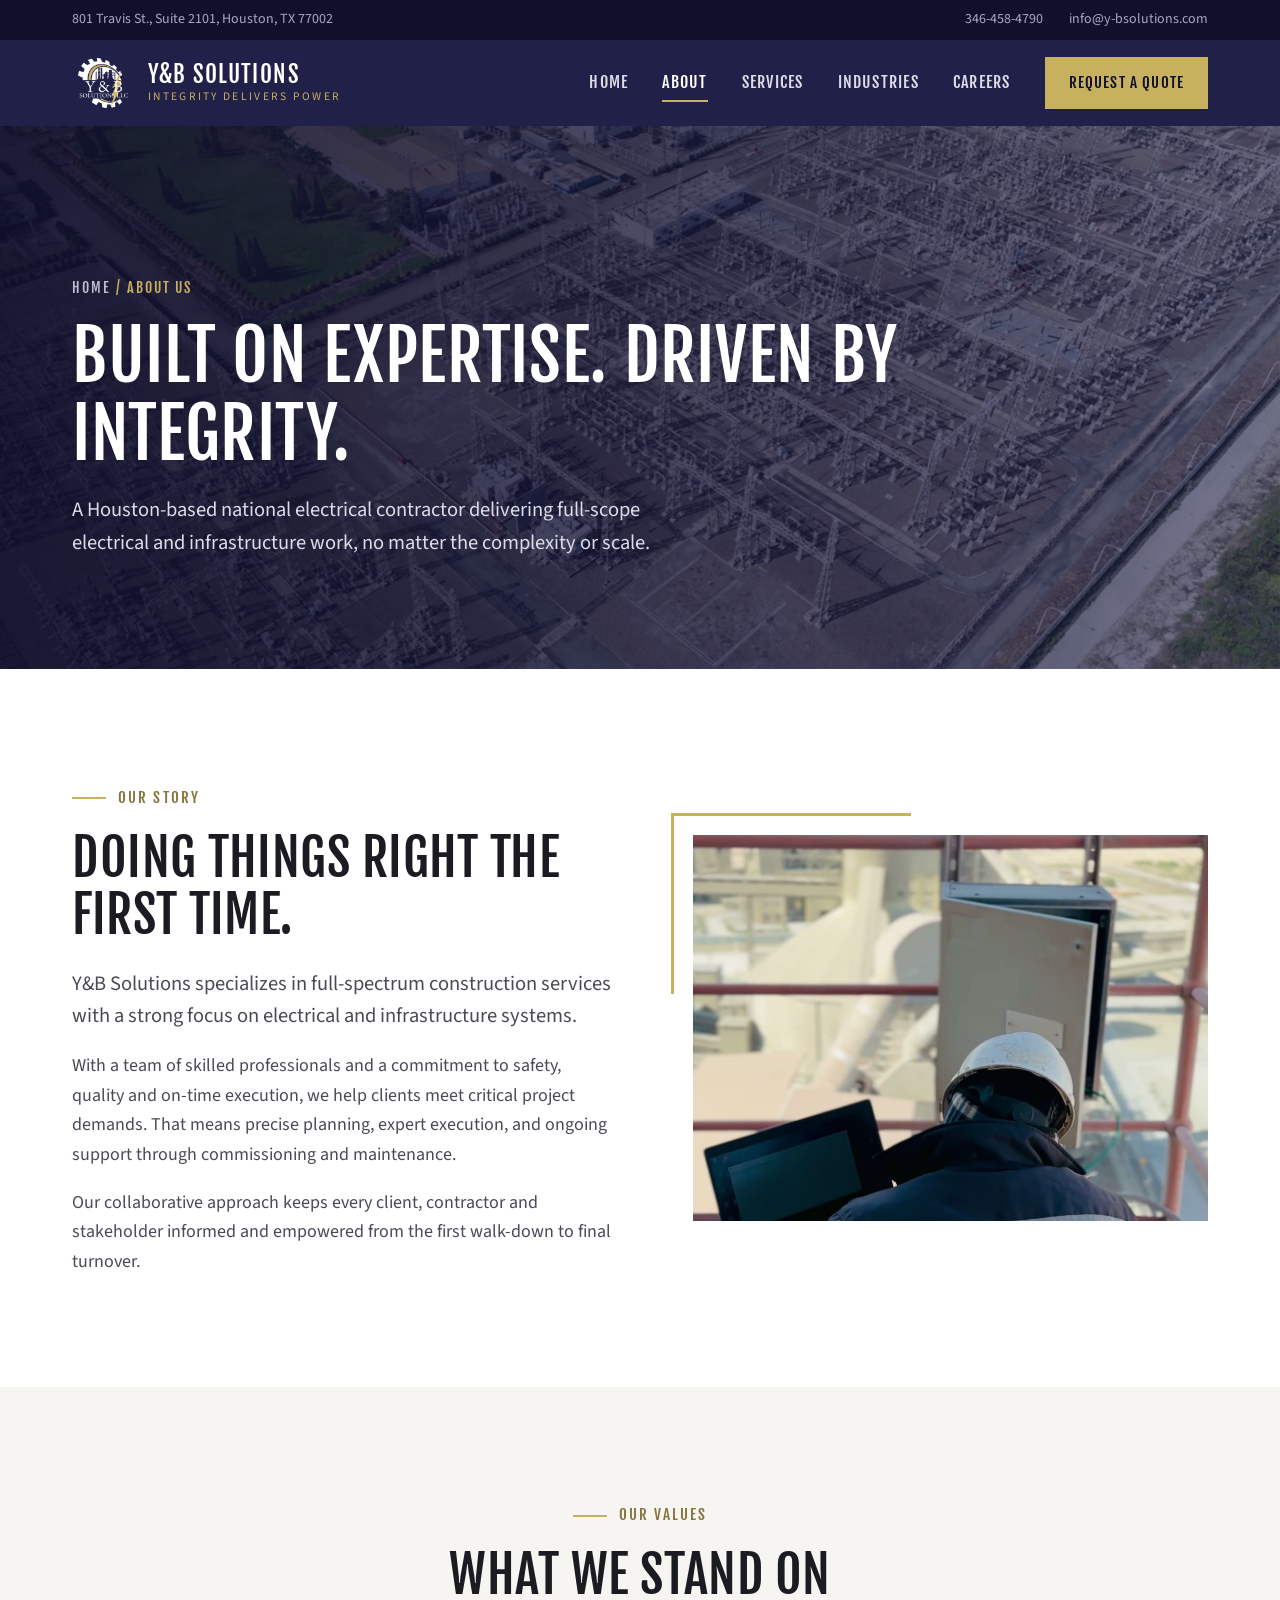
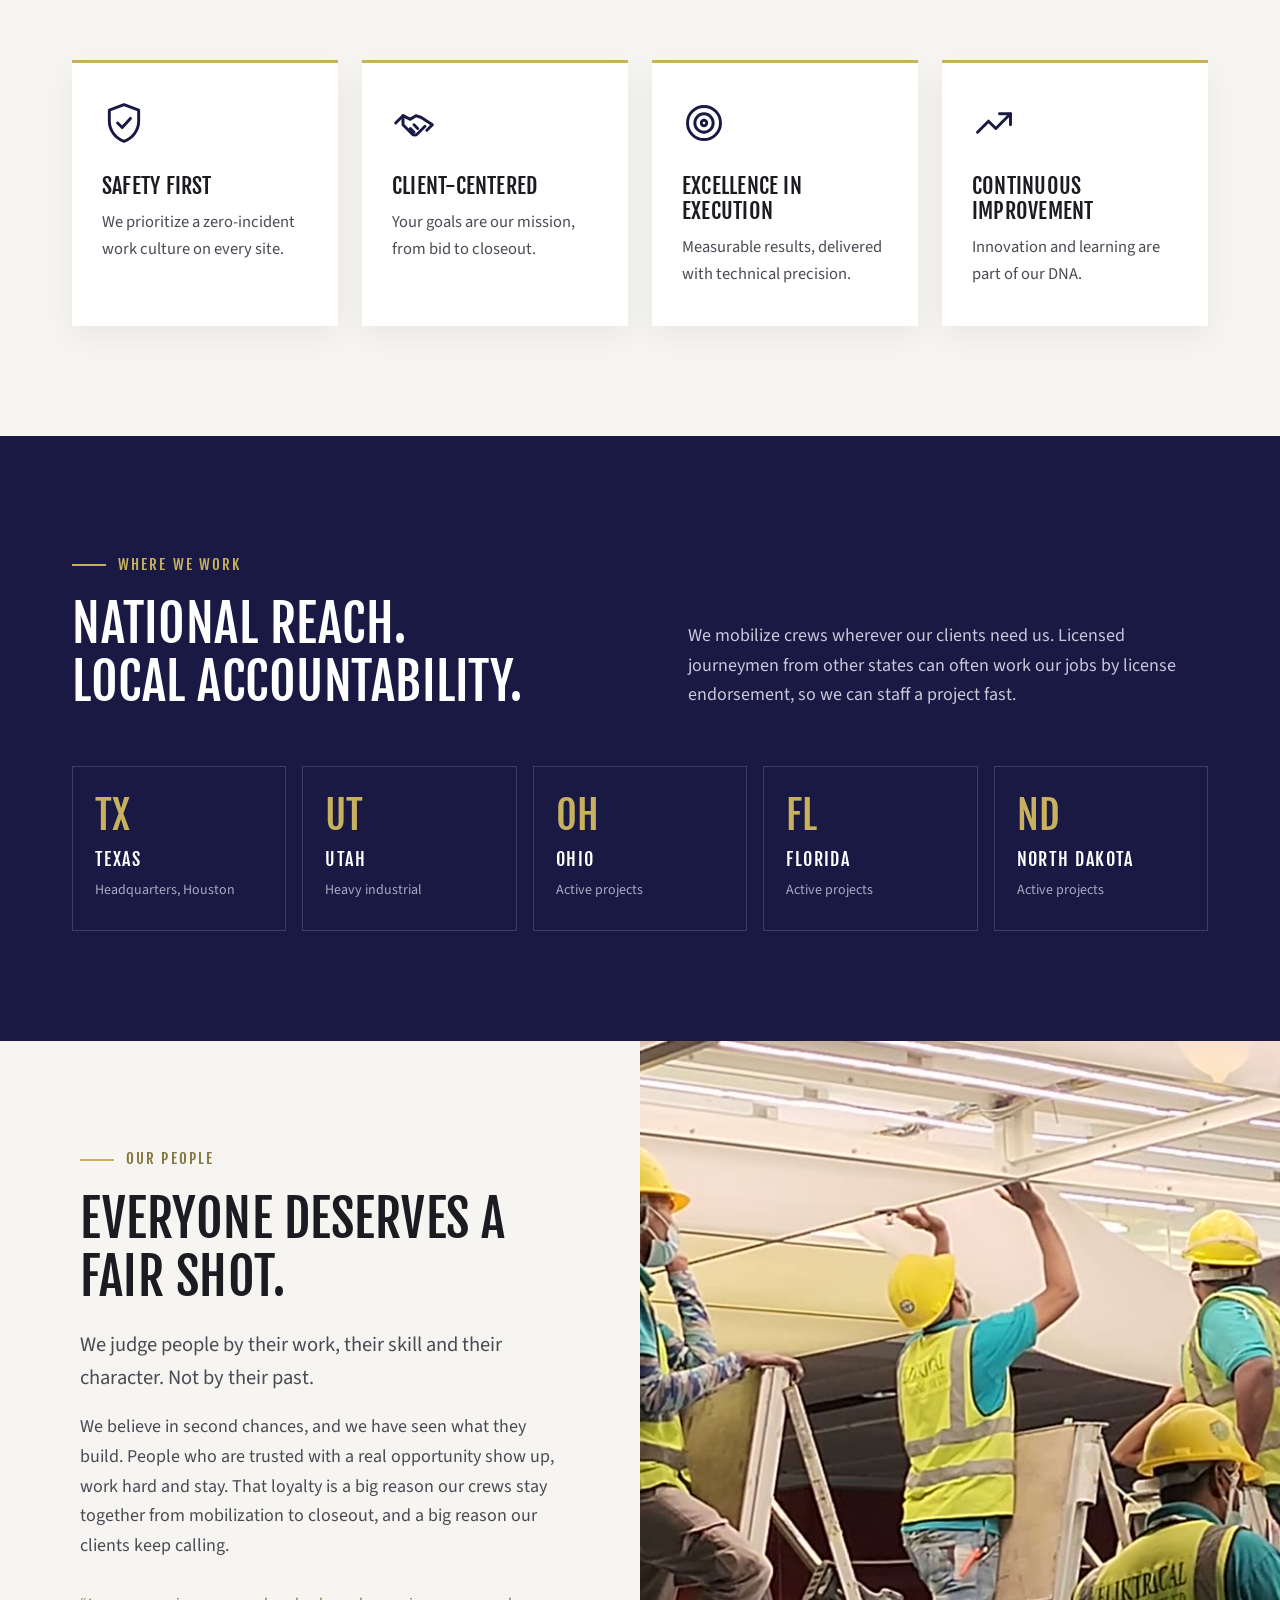
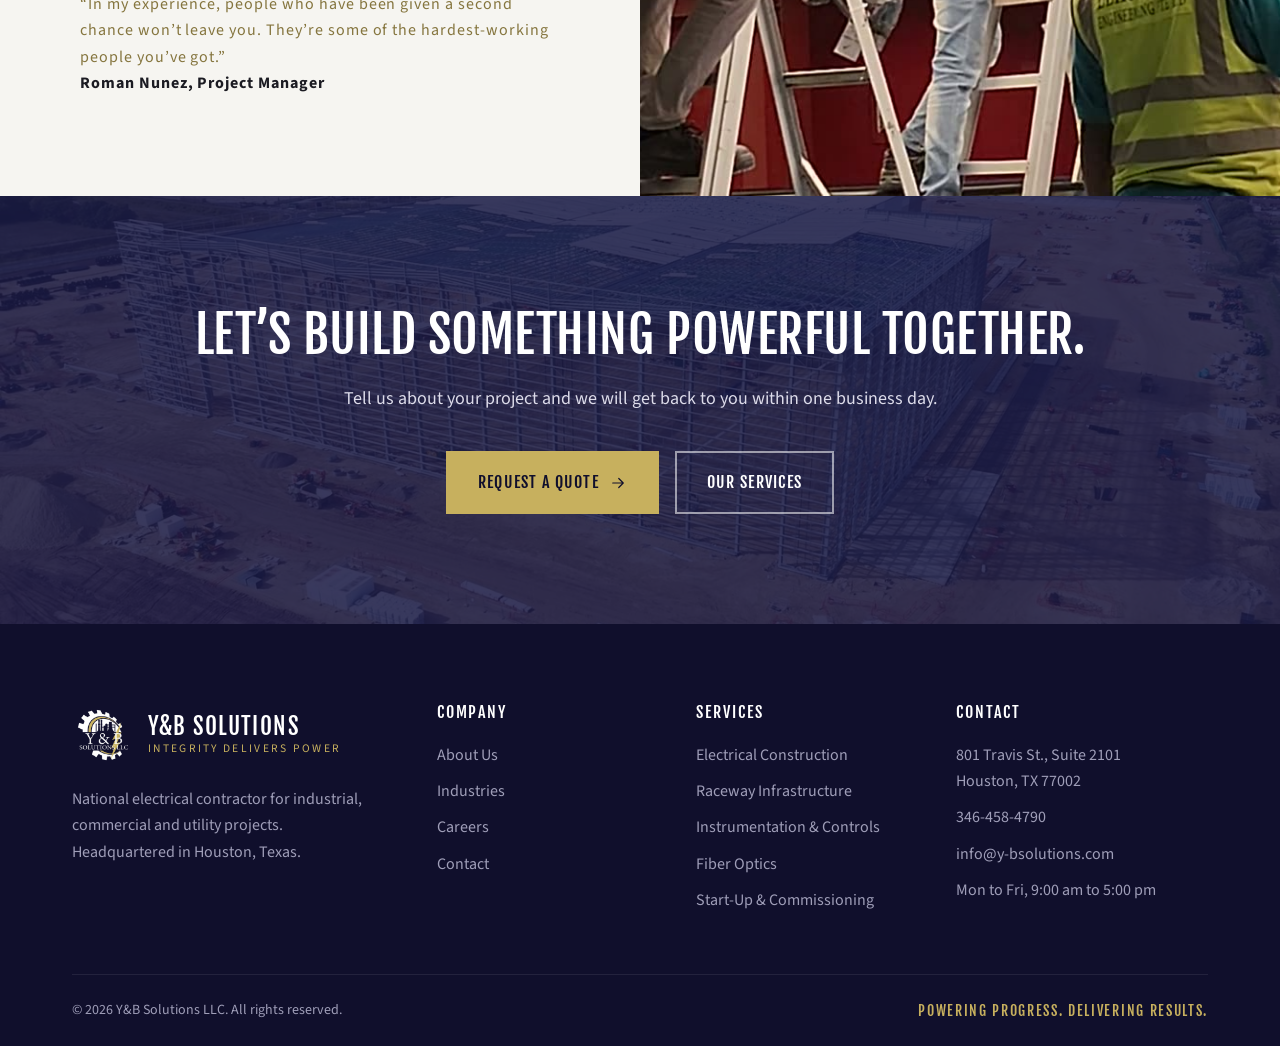
==== about/index.html @ a896d2cf "Y&B Solutions website" ====
<!doctype html>
<html lang="en">
<head>
<meta charset="utf-8">
<meta name="viewport" content="width=device-width,initial-scale=1">
<title>About Us | Y&B Solutions</title>
<meta name="description" content="Built on expertise, driven by integrity. Y&B Solutions is a Houston-based national electrical contractor.">
<meta name="robots" content="noindex,nofollow">
<meta name="theme-color" content="#191943">
<meta property="og:title" content="About Us | Y&B Solutions">
<meta property="og:description" content="Built on expertise, driven by integrity. Y&B Solutions is a Houston-based national electrical contractor.">
<meta property="og:image" content="../media/hero-poster.jpg">
<link rel="icon" href="../media/logo.png">
<link rel="preconnect" href="https://fonts.googleapis.com"><link rel="preconnect" href="https://fonts.gstatic.com" crossorigin>
<link href="https://fonts.googleapis.com/css2?family=Fjalla+One&family=Source+Sans+3:wght@400;600;700&display=swap" rel="stylesheet">
<link rel="stylesheet" href="../styles.css?v=7e1f4a6a">
</head>
<body>
<div class="topbar"><div class="wrap">
  <div class="tb-l">801 Travis St., Suite 2101, Houston, TX 77002</div>
  <div class="tb-r"><a href="tel:+13464584790">346-458-4790</a><a href="mailto:info@y-bsolutions.com">info@y-bsolutions.com</a></div>
</div></div>
<header class="site"><div class="wrap nav">
  <a class="brand" href="../"><img src="../media/logo.png" alt="Y&amp;B Solutions logo" width="62" height="62"><span>Y&amp;B SOLUTIONS<small>Integrity Delivers Power</small></span></a>
  <nav class="menu" aria-label="Main"><a href="../">Home</a><a href="../about/" class=on>About</a><a href="../services/">Services</a><a href="../industries/">Industries</a><a href="../careers/">Careers</a><a class="btn" href="../contact/">Request a Quote</a></nav>
  <button class="burger" aria-label="Menu" aria-expanded="false"><i></i><i></i><i></i></button>
</div></header>
<main>

<section class="phero"><img src="../media/aerial-substation.jpg" alt="">
  <div class="wrap"><div class="crumb rise"><a href="../">Home</a> / About Us</div>
  <h1 class="rise d1">Built on expertise. Driven by integrity.</h1>
  <p class="lead rise d2">A Houston-based national electrical contractor delivering full-scope electrical and infrastructure work, no matter the complexity or scale.</p></div>
</section>

<section>
  <div class="wrap split">
    <div class="reveal">
      <div class="kicker">Our Story</div>
      <h2>Doing things right the first time.</h2>
      <p class="lead" style="margin-top:24px">Y&amp;B Solutions specializes in full-spectrum construction services with a strong focus on electrical and infrastructure systems.</p>
      <p>With a team of skilled professionals and a commitment to safety, quality and on-time execution, we help clients meet critical project demands. That means precise planning, expert execution, and ongoing support through commissioning and maintenance.</p>
      <p>Our collaborative approach keeps every client, contractor and stakeholder informed and empowered from the first walk-down to final turnover.</p>
    </div>
    <div class="frame reveal d2"><img src="../media/commissioning.jpg" alt="Technician commissioning equipment on an industrial site" loading="lazy"></div>
  </div>
</section>

<section class="paper">
  <div class="wrap">
    <div class="center"><div class="kicker reveal">Our Values</div><h2 class="reveal d1">What we stand on</h2></div>
    <div class="values"><div class="value reveal d1"><svg class="ic" viewBox="0 0 24 24" fill="none" stroke="currentColor" stroke-width="1.6" stroke-linecap="round" stroke-linejoin="round" aria-hidden="true"><path d="M12 2 4 5v6c0 5 3.4 9.3 8 11 4.6-1.7 8-6 8-11V5l-8-3z"/><path d="m8.5 12 2.5 2.5 4.5-5"/></svg><h3>Safety First</h3><p>We prioritize a zero-incident work culture on every site.</p></div><div class="value reveal d2"><svg class="ic" viewBox="0 0 24 24" fill="none" stroke="currentColor" stroke-width="1.6" stroke-linecap="round" stroke-linejoin="round" aria-hidden="true"><path d="M2 12l4-4 4 2 3-2 3 1 6 4-3 3"/><path d="M6 8v5l5 5c.8.8 2 .8 2.8 0l4.2-4.2"/><path d="M10 15l2 2M12 13l2 2"/></svg><h3>Client-Centered</h3><p>Your goals are our mission, from bid to closeout.</p></div><div class="value reveal d3"><svg class="ic" viewBox="0 0 24 24" fill="none" stroke="currentColor" stroke-width="1.6" stroke-linecap="round" stroke-linejoin="round" aria-hidden="true"><circle cx="12" cy="12" r="9"/><circle cx="12" cy="12" r="5"/><circle cx="12" cy="12" r="1.5"/></svg><h3>Excellence in Execution</h3><p>Measurable results, delivered with technical precision.</p></div><div class="value reveal d4"><svg class="ic" viewBox="0 0 24 24" fill="none" stroke="currentColor" stroke-width="1.6" stroke-linecap="round" stroke-linejoin="round" aria-hidden="true"><path d="M3 17l6-6 4 4 8-8"/><path d="M15 7h6v6"/></svg><h3>Continuous Improvement</h3><p>Innovation and learning are part of our DNA.</p></div></div>
  </div>
</section>

<section class="dark">
  <div class="wrap">
    <div class="shead"><div class="reveal"><div class="kicker">Where We Work</div><h2>National reach.<br>Local accountability.</h2></div>
      <p class="reveal d1">We mobilize crews wherever our clients need us. Licensed journeymen from other states can often work our jobs by license endorsement, so we can staff a project fast.</p></div>
    <div class="states"><div class="st reveal d1"><b>TX</b><span>Texas</span><small>Headquarters, Houston</small></div><div class="st reveal d2"><b>UT</b><span>Utah</span><small>Heavy industrial</small></div><div class="st reveal d3"><b>OH</b><span>Ohio</span><small>Active projects</small></div><div class="st reveal d4"><b>FL</b><span>Florida</span><small>Active projects</small></div><div class="st reveal d5"><b>ND</b><span>North Dakota</span><small>Active projects</small></div></div>
  </div>
</section>

<section class="people" style="padding:0">
  <div class="tx reveal">
    <div class="kicker">Our People</div>
    <h2>Everyone deserves a fair shot.</h2>
    <p class="lead">We judge people by their work, their skill and their character. Not by their past.</p>
    <p>We believe in second chances, and we have seen what they build. People who are trusted with a real opportunity show up, work hard and stay. That loyalty is a big reason our crews stay together from mobilization to closeout, and a big reason our clients keep calling.</p>
    <p class="cite" style="color:var(--gold-dk);margin-top:30px">&ldquo;In my experience, people who have been given a second chance won&rsquo;t leave you. They&rsquo;re some of the hardest-working people you&rsquo;ve got.&rdquo;<br><b style="color:var(--ink)">Roman Nunez, Project Manager</b></p>
  </div>
  <div class="im reveal d1"><img src="../media/crew.jpg" alt="Electrical crew working together on ladders" loading="lazy"></div>
</section>

<section class="band">
  <img src="../media/build.jpg" alt="" loading="lazy">
  <div class="wrap">
    <h2 class="reveal">Let&rsquo;s build something powerful together.</h2>
    <p class="reveal d1">Tell us about your project and we will get back to you within one business day.</p>
    <div class="ctas reveal d2"><a class="btn" href="../contact/">Request a Quote <svg class="" viewBox="0 0 24 24" fill="none" stroke="currentColor" stroke-width="1.6" stroke-linecap="round" stroke-linejoin="round" aria-hidden="true"><path d="M5 12h14M13 6l6 6-6 6"/></svg></a><a class="btn ghost" href="../services/">Our Services</a></div>
  </div>
</section>

</main>
<footer class="site"><div class="wrap">
  <div class="fcols">
    <div><a class="brand" href="../"><img src="../media/logo.png" alt="" width="62" height="62"><span>Y&amp;B SOLUTIONS<small>Integrity Delivers Power</small></span></a>
      <p>National electrical contractor for industrial, commercial and utility projects. Headquartered in Houston, Texas.</p></div>
    <div><h4>Company</h4><ul><li><a href="../about/">About Us</a></li><li><a href="../industries/">Industries</a></li><li><a href="../careers/">Careers</a></li><li><a href="../contact/">Contact</a></li></ul></div>
    <div><h4>Services</h4><ul><li><a href="../services/#electrical">Electrical Construction</a></li><li><a href="../services/#raceway">Raceway Infrastructure</a></li><li><a href="../services/#controls">Instrumentation &amp; Controls</a></li><li><a href="../services/#fiber">Fiber Optics</a></li><li><a href="../services/#commissioning">Start-Up &amp; Commissioning</a></li></ul></div>
    <div><h4>Contact</h4><ul><li>801 Travis St., Suite 2101<br>Houston, TX 77002</li><li><a href="tel:+13464584790">346-458-4790</a></li><li><a href="mailto:info@y-bsolutions.com">info@y-bsolutions.com</a></li><li>Mon to Fri, 9:00 am to 5:00 pm</li></ul></div>
  </div>
  <div class="fbot"><span>&copy; <span id="yr">2026</span> Y&amp;B Solutions LLC. All rights reserved.</span><span class="tag">Powering Progress. Delivering Results.</span></div>
</div></footer>
<script src="../site.js?v=61d1e616"></script>
</body>
</html>
---- styles.css ----
:root{
  --navy:#191943; --navy-deep:#100f2c; --indigo:#211444; --gold:#c7b05e; --gold-lt:#e6cb6e; --gold-dk:#85753e;
  --ink:#1b1b22; --body:#4a4a55; --line:#e4e2da; --paper:#f6f5f1; --white:#fff;
  --head:'Fjalla One',Impact,'Arial Narrow',sans-serif; --sans:'Source Sans 3','Segoe UI',Arial,sans-serif;
  --wrap:1200px; --ease:cubic-bezier(.2,.7,.2,1);
}
*{box-sizing:border-box;margin:0;padding:0}
html{scroll-behavior:smooth;-webkit-text-size-adjust:100%}
body{font-family:var(--sans);font-size:18px;line-height:1.65;color:var(--body);background:var(--white);overflow-x:hidden}
img,video{display:block;max-width:100%}
a{color:inherit;text-decoration:none}
h1,h2,h3,h4{font-family:var(--head);font-weight:400;color:var(--ink);line-height:1.12;letter-spacing:.01em}
h1{font-size:clamp(42px,6.4vw,84px);text-transform:uppercase}
h2{font-size:clamp(32px,4vw,52px);text-transform:uppercase}
h3{font-size:clamp(22px,2vw,26px);text-transform:uppercase}
p+p{margin-top:1em}
.wrap{max-width:var(--wrap);margin:0 auto;padding:0 32px}
.kicker{display:inline-flex;align-items:center;gap:12px;font-family:var(--head);text-transform:uppercase;letter-spacing:.14em;font-size:15px;color:var(--gold-dk);margin-bottom:18px}
.kicker::before{content:"";width:34px;height:2px;background:var(--gold)}
.dark .kicker{color:var(--gold)}
.lead{font-size:clamp(19px,1.6vw,22px);line-height:1.6}
section{padding:110px 0}
.dark{background:var(--navy);color:#c9c8da}
.dark h1,.dark h2,.dark h3{color:#fff}
.paper{background:var(--paper)}

/* buttons */
.btn{display:inline-flex;align-items:center;gap:10px;font-family:var(--head);text-transform:uppercase;letter-spacing:.08em;font-size:16px;padding:16px 30px;border:2px solid var(--gold);background:var(--gold);color:var(--navy-deep);transition:background .25s,color .25s,transform .25s var(--ease)}
.btn:hover{background:var(--gold-lt);border-color:var(--gold-lt);transform:translateY(-2px)}
.btn.ghost{background:transparent;color:#fff;border-color:rgba(255,255,255,.55)}
.btn.ghost:hover{border-color:var(--gold);color:var(--gold)}
.btn.line{background:transparent;color:var(--navy);border-color:var(--navy)}
.btn.line:hover{background:var(--navy);color:#fff}
.btn svg{width:18px;height:18px}
.link{font-family:var(--head);text-transform:uppercase;letter-spacing:.08em;font-size:15px;color:var(--navy);display:inline-flex;gap:8px;align-items:center;border-bottom:2px solid var(--gold);padding-bottom:3px;transition:gap .25s}
.link:hover{gap:14px}
.dark .link{color:#fff}

/* top bar + header */
.topbar{background:var(--navy-deep);color:#a9a8c2;font-size:14px}
.topbar .wrap{display:flex;justify-content:space-between;align-items:center;height:40px;gap:16px}
.topbar a:hover{color:var(--gold)}
.topbar .tb-r{display:flex;gap:26px}
header.site{position:sticky;top:0;z-index:50;background:rgba(25,25,67,.97);backdrop-filter:blur(8px);transition:box-shadow .3s,background .3s}
header.site.scrolled{box-shadow:0 8px 30px rgba(0,0,0,.25);background:rgba(16,15,44,.98)}
.nav{display:flex;align-items:center;justify-content:space-between;height:86px;gap:24px}
.brand{display:flex;align-items:center;gap:14px;color:#fff}
.brand img{width:62px;height:62px}
.brand span{font-family:var(--head);font-size:23px;letter-spacing:.06em;line-height:1}
.brand small{display:block;font-family:var(--sans);font-size:11.5px;letter-spacing:.2em;color:var(--gold);margin-top:5px;text-transform:uppercase}
.menu{display:flex;align-items:center;gap:34px}
.menu a{font-family:var(--head);text-transform:uppercase;letter-spacing:.08em;font-size:15.5px;color:#dcdbe8;position:relative;padding:6px 0}
.menu a::after{content:"";position:absolute;left:0;bottom:0;height:2px;width:0;background:var(--gold);transition:width .3s var(--ease)}
.menu a:hover,.menu a.on{color:#fff}
.menu a:hover::after,.menu a.on::after{width:100%}
.menu .btn{padding:12px 22px;font-size:14.5px;color:var(--navy-deep)}
.menu .btn::after{display:none}
.burger{display:none;background:none;border:0;width:44px;height:44px;cursor:pointer;position:relative}
.burger i{position:absolute;left:10px;right:10px;height:2px;background:#fff;transition:transform .3s,opacity .3s}
.burger i:nth-child(1){top:14px}.burger i:nth-child(2){top:21px}.burger i:nth-child(3){top:28px}
.nav-open .burger i:nth-child(1){transform:translateY(7px) rotate(45deg)}
.nav-open .burger i:nth-child(2){opacity:0}
.nav-open .burger i:nth-child(3){transform:translateY(-7px) rotate(-45deg)}

/* hero */
.hero{position:relative;min-height:calc(100vh - 126px);min-height:calc(100svh - 126px);display:flex;align-items:center;color:#fff;overflow:hidden;padding:120px 0 140px}
.hero video,.hero .bg{position:absolute;inset:0;width:100%;height:100%;object-fit:cover}
.hero::after{content:"";position:absolute;inset:0;background:linear-gradient(90deg,rgba(16,15,44,.92) 0%,rgba(25,25,67,.72) 48%,rgba(25,25,67,.35) 100%)}
.hero .wrap{position:relative;z-index:2;width:100%}
.hero h1{color:#fff;max-width:900px}
.hero h1 em{font-style:normal;color:var(--gold)}
.hero .lead{max-width:640px;margin:26px 0 40px;color:#e2e1ee}
.hero .ctas{display:flex;gap:16px;flex-wrap:wrap}
.hero-states{position:absolute;left:0;right:0;bottom:0;z-index:2;border-top:1px solid rgba(255,255,255,.14);background:rgba(16,15,44,.55);backdrop-filter:blur(4px)}
.hero-states .wrap{display:flex;align-items:center;gap:30px;height:68px;font-family:var(--head);text-transform:uppercase;letter-spacing:.12em;font-size:15px;color:#cfcfe0;overflow-x:auto;white-space:nowrap;scrollbar-width:none}
.hero-states .wrap::-webkit-scrollbar{display:none}
.hero-states b{color:var(--gold);font-weight:400}
.hero-states i{width:6px;height:6px;background:var(--gold);transform:rotate(45deg);flex:none}
.rise{opacity:0;transform:translateY(26px);animation:rise 1s var(--ease) forwards}
.rise.d1{animation-delay:.15s}.rise.d2{animation-delay:.35s}.rise.d3{animation-delay:.55s}
@keyframes rise{to{opacity:1;transform:none}}

/* page hero */
.phero{position:relative;padding:150px 0 110px;color:#fff;overflow:hidden}
.phero img{position:absolute;inset:0;width:100%;height:100%;object-fit:cover;transform:scale(1.06);animation:slowzoom 14s ease-out forwards}
@keyframes slowzoom{to{transform:scale(1)}}
.phero::after{content:"";position:absolute;inset:0;background:linear-gradient(90deg,rgba(16,15,44,.93),rgba(25,25,67,.6))}
.phero .wrap{position:relative;z-index:2}
.phero h1{color:#fff;font-size:clamp(40px,5.4vw,70px);max-width:850px}
.phero .lead{max-width:640px;margin-top:22px;color:#dddcea}
.crumb{font-size:14px;letter-spacing:.14em;text-transform:uppercase;color:var(--gold);margin-bottom:18px;font-family:var(--head)}
.crumb a{color:#bdbcd3}

/* split */
.split{display:grid;grid-template-columns:1.05fr 1fr;gap:80px;align-items:center}
.split.flip > :first-child{order:2}
.frame{position:relative}
.frame img{width:100%;aspect-ratio:4/3;object-fit:cover}
.frame::before{content:"";position:absolute;top:-22px;left:-22px;width:46%;height:46%;border-top:3px solid var(--gold);border-left:3px solid var(--gold);z-index:-1}
.split.flip .frame::before{left:auto;right:-22px;border-left:0;border-right:3px solid var(--gold)}
.badge{position:absolute;right:-26px;bottom:-26px;background:var(--navy);color:#fff;padding:24px 30px;font-family:var(--head);text-transform:uppercase;letter-spacing:.06em;line-height:1.25;font-size:19px;box-shadow:0 18px 40px rgba(16,15,44,.3)}
.badge b{display:block;color:var(--gold);font-weight:400;font-size:42px;line-height:1}
.ticks{list-style:none;margin-top:28px;display:grid;gap:12px}
.ticks li{position:relative;padding-left:34px}
.ticks li::before{content:"";position:absolute;left:0;top:8px;width:16px;height:9px;border-left:3px solid var(--gold);border-bottom:3px solid var(--gold);transform:rotate(-45deg)}

/* stats */
.stats{display:grid;grid-template-columns:repeat(4,1fr);border-top:1px solid rgba(255,255,255,.12)}
.stat{padding:44px 28px;border-right:1px solid rgba(255,255,255,.12)}
.stat:last-child{border-right:0}
.stat b{display:block;font-family:var(--head);font-weight:400;font-size:52px;line-height:1;color:var(--gold)}
.stat span{display:block;margin-top:12px;font-size:16px;color:#c9c8da;letter-spacing:.02em}

/* film */
.film-sec{background:var(--navy-deep);color:#c9c8da;text-align:center}
.film-sec h2{color:#fff}
.film-sec .lead{max-width:680px;margin:18px auto 50px}
.film{position:relative;max-width:1080px;margin:0 auto;box-shadow:0 30px 80px rgba(0,0,0,.45);background:#000;aspect-ratio:16/9}
.film video{width:100%;height:100%;object-fit:cover}
.film .play{position:absolute;inset:0;display:flex;align-items:center;justify-content:center;flex-direction:column;gap:18px;background:linear-gradient(0deg,rgba(16,15,44,.55),rgba(16,15,44,.15));border:0;cursor:pointer;color:#fff;font-family:var(--head);text-transform:uppercase;letter-spacing:.14em;font-size:15px;transition:opacity .4s}
.film .play span.ring{width:104px;height:104px;border-radius:50%;background:var(--gold);display:flex;align-items:center;justify-content:center;box-shadow:0 0 0 0 rgba(199,176,94,.55);animation:pulse 2.4s infinite}
.film .play span.ring::after{content:"";margin-left:8px;border-left:30px solid var(--navy-deep);border-top:18px solid transparent;border-bottom:18px solid transparent}
.film.playing .play{opacity:0;pointer-events:none}
@keyframes pulse{0%{box-shadow:0 0 0 0 rgba(199,176,94,.5)}70%{box-shadow:0 0 0 26px rgba(199,176,94,0)}100%{box-shadow:0 0 0 0 rgba(199,176,94,0)}}

/* section head */
.shead{display:flex;justify-content:space-between;align-items:flex-end;gap:40px;margin-bottom:56px}
.shead p{max-width:520px}
.center{text-align:center}
.center .kicker{justify-content:center}

/* service cards */
.cards{display:grid;grid-template-columns:repeat(3,1fr);gap:28px}
.card{background:#fff;border:1px solid var(--line);display:flex;flex-direction:column;transition:transform .35s var(--ease),box-shadow .35s}
.card:hover{transform:translateY(-6px);box-shadow:0 22px 50px rgba(25,25,67,.13)}
.card .im{overflow:hidden;aspect-ratio:16/10;position:relative}
.card .im img{width:100%;height:100%;object-fit:cover;transition:transform .8s var(--ease)}
.card:hover .im img{transform:scale(1.07)}
.card .num{position:absolute;left:0;bottom:0;background:var(--gold);color:var(--navy-deep);font-family:var(--head);font-size:17px;padding:8px 16px}
.card .tx{padding:28px 30px 32px;flex:1;display:flex;flex-direction:column}
.card h3{margin-bottom:12px}
.card p{font-size:17px;flex:1}
.card .link{margin-top:22px;align-self:flex-start}
.card.cta{background:var(--navy);border-color:var(--navy);color:#c9c8da;justify-content:center;padding:44px 36px}
.card.cta h3{color:#fff;font-size:30px;margin-bottom:16px}
.card.cta .btn{margin-top:26px;align-self:flex-start}

/* pillars */
.pillars{display:grid;grid-template-columns:repeat(3,1fr);gap:0;margin-top:60px;border:1px solid rgba(255,255,255,.14)}
.pillar{padding:44px 38px;border-right:1px solid rgba(255,255,255,.14);transition:background .35s}
.pillar:last-child{border-right:0}
.pillar:hover{background:rgba(255,255,255,.04)}
.pillar .ic{width:54px;height:54px;color:var(--gold);margin-bottom:24px}
.pillar h3{margin-bottom:12px}
.quote{font-family:var(--head);font-size:clamp(28px,3.4vw,46px);line-height:1.22;color:#fff;text-transform:uppercase;max-width:980px}
.quote em{font-style:normal;color:var(--gold)}
.cite{margin-top:22px;font-size:16px;letter-spacing:.06em;color:#a9a8c2}

/* feature project */
.project{position:relative;display:grid;grid-template-columns:1.2fr 1fr;background:var(--navy);color:#c9c8da;overflow:hidden}
.project .im{position:relative;min-height:480px}
.project .im img{position:absolute;inset:0;width:100%;height:100%;object-fit:cover}
.project .tx{padding:70px 64px;display:flex;flex-direction:column;justify-content:center}
.project h2{color:#fff;font-size:clamp(30px,3.2vw,44px)}
.project .tags{display:flex;flex-wrap:wrap;gap:10px;margin-top:26px}
.project .tags span{border:1px solid rgba(199,176,94,.6);color:var(--gold-lt);padding:7px 14px;font-size:14px;letter-spacing:.08em;text-transform:uppercase;font-family:var(--head)}
.status{display:inline-flex;align-items:center;gap:10px;font-family:var(--head);letter-spacing:.14em;text-transform:uppercase;color:var(--gold);font-size:14px;margin-bottom:18px}
.status i{width:10px;height:10px;border-radius:50%;background:#5fd38d;box-shadow:0 0 0 0 rgba(95,211,141,.6);animation:live 2s infinite}
@keyframes live{70%{box-shadow:0 0 0 10px rgba(95,211,141,0)}100%{box-shadow:0 0 0 0 rgba(95,211,141,0)}}

/* industries */
.inds{display:grid;grid-template-columns:repeat(4,1fr);gap:20px}
.ind{position:relative;aspect-ratio:3/4;overflow:hidden;color:#fff;display:flex;align-items:flex-end}
.ind img{position:absolute;inset:0;width:100%;height:100%;object-fit:cover;transition:transform 1s var(--ease)}
.ind::after{content:"";position:absolute;inset:0;background:linear-gradient(0deg,rgba(16,15,44,.95) 0%,rgba(16,15,44,.25) 60%,rgba(16,15,44,.1));transition:background .4s}
.ind:hover img{transform:scale(1.08)}
.ind .tx{position:relative;z-index:2;padding:30px 26px}
.ind h3{color:#fff;font-size:24px}
.ind p{font-size:15.5px;color:#d5d4e4;margin-top:10px;max-height:0;opacity:0;overflow:hidden;transition:max-height .5s var(--ease),opacity .4s}
.ind:hover p,.ind:focus-within p{max-height:160px;opacity:1}
.ind .bar{display:block;width:40px;height:3px;background:var(--gold);margin-bottom:16px;transition:width .4s var(--ease)}
.ind:hover .bar{width:70px}

/* people */
.people{display:grid;grid-template-columns:1fr 1fr;gap:0;background:var(--paper)}
.people .im{position:relative;min-height:560px}
.people .im img{position:absolute;inset:0;width:100%;height:100%;object-fit:cover}
.people .tx{padding:100px 80px;max-width:680px}
.people h2{margin-bottom:24px}

/* cta band */
.band{position:relative;padding:110px 0;color:#fff;overflow:hidden;text-align:center}
.band img{position:absolute;inset:0;width:100%;height:100%;object-fit:cover}
.band::after{content:"";position:absolute;inset:0;background:rgba(25,25,67,.86)}
.band .wrap{position:relative;z-index:2}
.band h2{color:#fff;max-width:900px;margin:0 auto}
.band p{max-width:620px;margin:20px auto 38px;color:#dddcea}
.band .ctas{display:flex;gap:16px;justify-content:center;flex-wrap:wrap}

/* services detail */
.svc{padding:90px 0;border-bottom:1px solid var(--line)}
.svc:last-of-type{border-bottom:0}
.svc .no{font-family:var(--head);font-size:76px;line-height:1;color:transparent;-webkit-text-stroke:1.5px var(--gold);margin-bottom:6px}
.svc h2{font-size:clamp(30px,3.2vw,42px);margin-bottom:20px}
.steps{display:grid;grid-template-columns:repeat(4,1fr);gap:0;counter-reset:s;margin-top:56px}
.step{padding:36px 30px;border-top:3px solid rgba(255,255,255,.14);position:relative}
.step::before{counter-increment:s;content:"0" counter(s);font-family:var(--head);color:var(--gold);font-size:18px;letter-spacing:.1em}
.step::after{content:"";position:absolute;top:-3px;left:0;height:3px;width:0;background:var(--gold);transition:width 1.2s var(--ease)}
.in .step::after,.step.in::after{width:100%}
.step h3{margin:14px 0 10px}
.step p{font-size:16.5px}

/* values */
.values{display:grid;grid-template-columns:repeat(4,1fr);gap:24px;margin-top:56px}
.value{background:#fff;padding:38px 30px;border-top:3px solid var(--gold);box-shadow:0 10px 30px rgba(25,25,67,.06)}
.value .ic{width:44px;height:44px;color:var(--navy);margin-bottom:20px}
.value h3{font-size:22px;margin-bottom:10px}
.value p{font-size:16.5px}

/* states */
.states{display:grid;grid-template-columns:repeat(5,1fr);gap:16px;margin-top:50px}
.st{border:1px solid rgba(255,255,255,.16);padding:28px 22px;transition:border-color .3s,background .3s}
.st:hover{border-color:var(--gold);background:rgba(199,176,94,.06)}
.st b{display:block;font-family:var(--head);font-weight:400;color:var(--gold);font-size:40px;line-height:1}
.st span{display:block;color:#fff;font-family:var(--head);text-transform:uppercase;letter-spacing:.08em;margin-top:10px;font-size:18px}
.st small{display:block;font-size:14px;margin-top:4px;color:#a9a8c2}

/* careers */
.reqs{display:grid;grid-template-columns:repeat(2,1fr);gap:20px;margin-top:40px}
.req{display:flex;gap:18px;align-items:flex-start;background:#fff;border:1px solid var(--line);padding:24px 26px}
.req .ic{flex:none;width:40px;height:40px;color:var(--gold-dk)}
.req h4{font-family:var(--head);font-weight:400;font-size:20px;text-transform:uppercase;color:var(--ink);margin-bottom:4px}
.req p{font-size:16.5px}

/* contact */
.cgrid{display:grid;grid-template-columns:1fr 1.25fr;gap:70px;align-items:start}
.cinfo{display:grid;gap:26px;margin-top:34px}
.ci{display:flex;gap:18px}
.ci .ic{flex:none;width:52px;height:52px;background:var(--navy);color:var(--gold);display:flex;align-items:center;justify-content:center}
.ci .ic svg{width:24px;height:24px}
.ci h4{font-family:var(--head);font-weight:400;text-transform:uppercase;letter-spacing:.06em;color:var(--ink);font-size:18px}
.ci a:hover{color:var(--gold-dk)}
form.quote-form{background:#fff;padding:48px;box-shadow:0 26px 60px rgba(25,25,67,.12);border-top:4px solid var(--gold)}
.quote-form h3{font-size:30px;margin-bottom:8px}
.quote-form .sub{font-size:16.5px;margin-bottom:28px}
.fgrid{display:grid;grid-template-columns:1fr 1fr;gap:18px}
.fgrid .full{grid-column:1/-1}
label{display:block;font-size:13.5px;letter-spacing:.1em;text-transform:uppercase;color:var(--ink);font-weight:600;margin-bottom:7px}
input,select,textarea{width:100%;font:inherit;font-size:17px;color:var(--ink);padding:14px 16px;border:1px solid #d6d4cc;background:#fbfbf9;border-radius:0;transition:border-color .2s,box-shadow .2s;-webkit-appearance:none;appearance:none}
select{background-image:linear-gradient(45deg,transparent 50%,var(--navy) 50%),linear-gradient(135deg,var(--navy) 50%,transparent 50%);background-position:calc(100% - 22px) 50%,calc(100% - 16px) 50%;background-size:6px 6px;background-repeat:no-repeat}
textarea{min-height:130px;resize:vertical}
input:focus,select:focus,textarea:focus{outline:none;border-color:var(--gold);box-shadow:0 0 0 3px rgba(199,176,94,.22);background:#fff}
.quote-form .btn{margin-top:24px;width:100%;justify-content:center;cursor:pointer}
.fnote{font-size:14.5px;margin-top:14px;text-align:center}
.map{margin-top:0;height:420px;filter:grayscale(.35) contrast(1.05)}
.map iframe{width:100%;height:100%;border:0}

/* footer */
footer.site{background:var(--navy-deep);color:#9f9eb8;font-size:16px;padding:80px 0 0}
.fcols{display:grid;grid-template-columns:1.5fr 1fr 1fr 1.2fr;gap:50px;padding-bottom:60px}
footer h4{font-family:var(--head);font-weight:400;text-transform:uppercase;letter-spacing:.12em;color:#fff;font-size:16px;margin-bottom:20px}
footer ul{list-style:none;display:grid;gap:10px}
footer a:hover{color:var(--gold)}
footer .brand{margin-bottom:20px}
.fbot{border-top:1px solid rgba(255,255,255,.08);padding:24px 0;font-size:14px;display:flex;justify-content:space-between;gap:20px;flex-wrap:wrap}
.tag{font-family:var(--head);text-transform:uppercase;letter-spacing:.12em;color:var(--gold)}

/* reveal */
.reveal{opacity:0;transform:translateY(34px);transition:opacity .9s var(--ease),transform .9s var(--ease)}
.reveal.in{opacity:1;transform:none}
.reveal.d1{transition-delay:.1s}.reveal.d2{transition-delay:.2s}.reveal.d3{transition-delay:.3s}.reveal.d4{transition-delay:.4s}.reveal.d5{transition-delay:.5s}
@media (prefers-reduced-motion:reduce){
  *,*::before,*::after{animation:none!important;transition:none!important}
  .reveal,.rise{opacity:1;transform:none}
}

/* responsive */
@media (max-width:1100px){
  .menu{gap:22px}
  .cards{grid-template-columns:repeat(2,1fr)}
  .inds{grid-template-columns:repeat(2,1fr)}
  .values{grid-template-columns:repeat(2,1fr)}
  .states{grid-template-columns:repeat(3,1fr)}
  .fcols{grid-template-columns:1fr 1fr}
  .people .tx{padding:80px 50px}
}
@media (max-width:960px){
  .burger{display:block}
  .menu{position:fixed;inset:126px 0 auto 0;flex-direction:column;align-items:stretch;gap:0;background:var(--navy-deep);padding:10px 24px 30px;transform:translateY(-12px);opacity:0;pointer-events:none;transition:opacity .3s,transform .3s;box-shadow:0 20px 40px rgba(0,0,0,.35)}
  .scrolled .menu,.topbar-hidden .menu{top:86px}
  .nav-open .menu{opacity:1;transform:none;pointer-events:auto}
  .menu a{padding:16px 0;border-bottom:1px solid rgba(255,255,255,.08);font-size:18px}
  .menu a::after{display:none}
  .menu .btn{margin-top:20px;justify-content:center;padding:16px}
  .split,.cgrid{grid-template-columns:1fr;gap:56px}
  .split.flip > :first-child{order:0}
  .project,.people{grid-template-columns:1fr}
  .project .im,.people .im{min-height:320px}
  .project .tx{padding:56px 32px}
  .people .tx{padding:64px 32px;max-width:none}
  .stats{grid-template-columns:repeat(2,1fr)}
  .stat:nth-child(2){border-right:0}
  .stat:nth-child(-n+2){border-bottom:1px solid rgba(255,255,255,.12)}
  .pillars{grid-template-columns:1fr}
  .pillar{border-right:0;border-bottom:1px solid rgba(255,255,255,.14)}
  .pillar:last-child{border-bottom:0}
  .steps{grid-template-columns:repeat(2,1fr)}
  .shead{flex-direction:column;align-items:flex-start;gap:16px}
  .badge{right:12px;bottom:-24px}
}
@media (max-width:640px){
  body{font-size:17px}
  .wrap{padding:0 16px}
  section{padding:76px 0}
  .topbar .tb-l{display:none}
  .topbar .wrap{justify-content:center}
  .topbar .tb-r{gap:18px;font-size:13.5px}
  .nav{height:74px}
  .menu{inset:114px 0 auto 0}
  .scrolled .menu{top:74px}
  .brand img{width:50px;height:50px}
  .brand span{font-size:20px}
  .brand small{font-size:10px;letter-spacing:.16em}
  .hero{padding:80px 0 120px;min-height:auto}
  .hero::after{background:linear-gradient(180deg,rgba(16,15,44,.82),rgba(25,25,67,.78))}
  .hero .ctas .btn{flex:1 1 100%;justify-content:center}
  .phero{padding:100px 0 70px}
  .cards,.inds,.values,.reqs,.steps{grid-template-columns:1fr}
  .ind{aspect-ratio:16/11}
  .ind p{max-height:none;opacity:1}
  .states{grid-template-columns:repeat(2,1fr)}
  .stat{padding:30px 16px}
  .stat b{font-size:40px}
  .frame::before{top:-12px;left:-12px}
  .split.flip .frame::before{right:-12px}
  .badge{padding:18px 20px;font-size:16px}
  .badge b{font-size:34px}
  .fgrid{grid-template-columns:1fr}
  form.quote-form{padding:30px 20px}
  .fcols{grid-template-columns:1fr;gap:36px}
  .svc{padding:64px 0}
  .film .play span.ring{width:80px;height:80px}
  .film .play span.ring::after{border-left-width:24px;border-top-width:14px;border-bottom-width:14px}
  .band{padding:80px 0}
  .band .ctas .btn{flex:1 1 100%;justify-content:center}
}
.link{white-space:nowrap}
.shead p .link{display:flex;width:max-content;margin-top:16px}
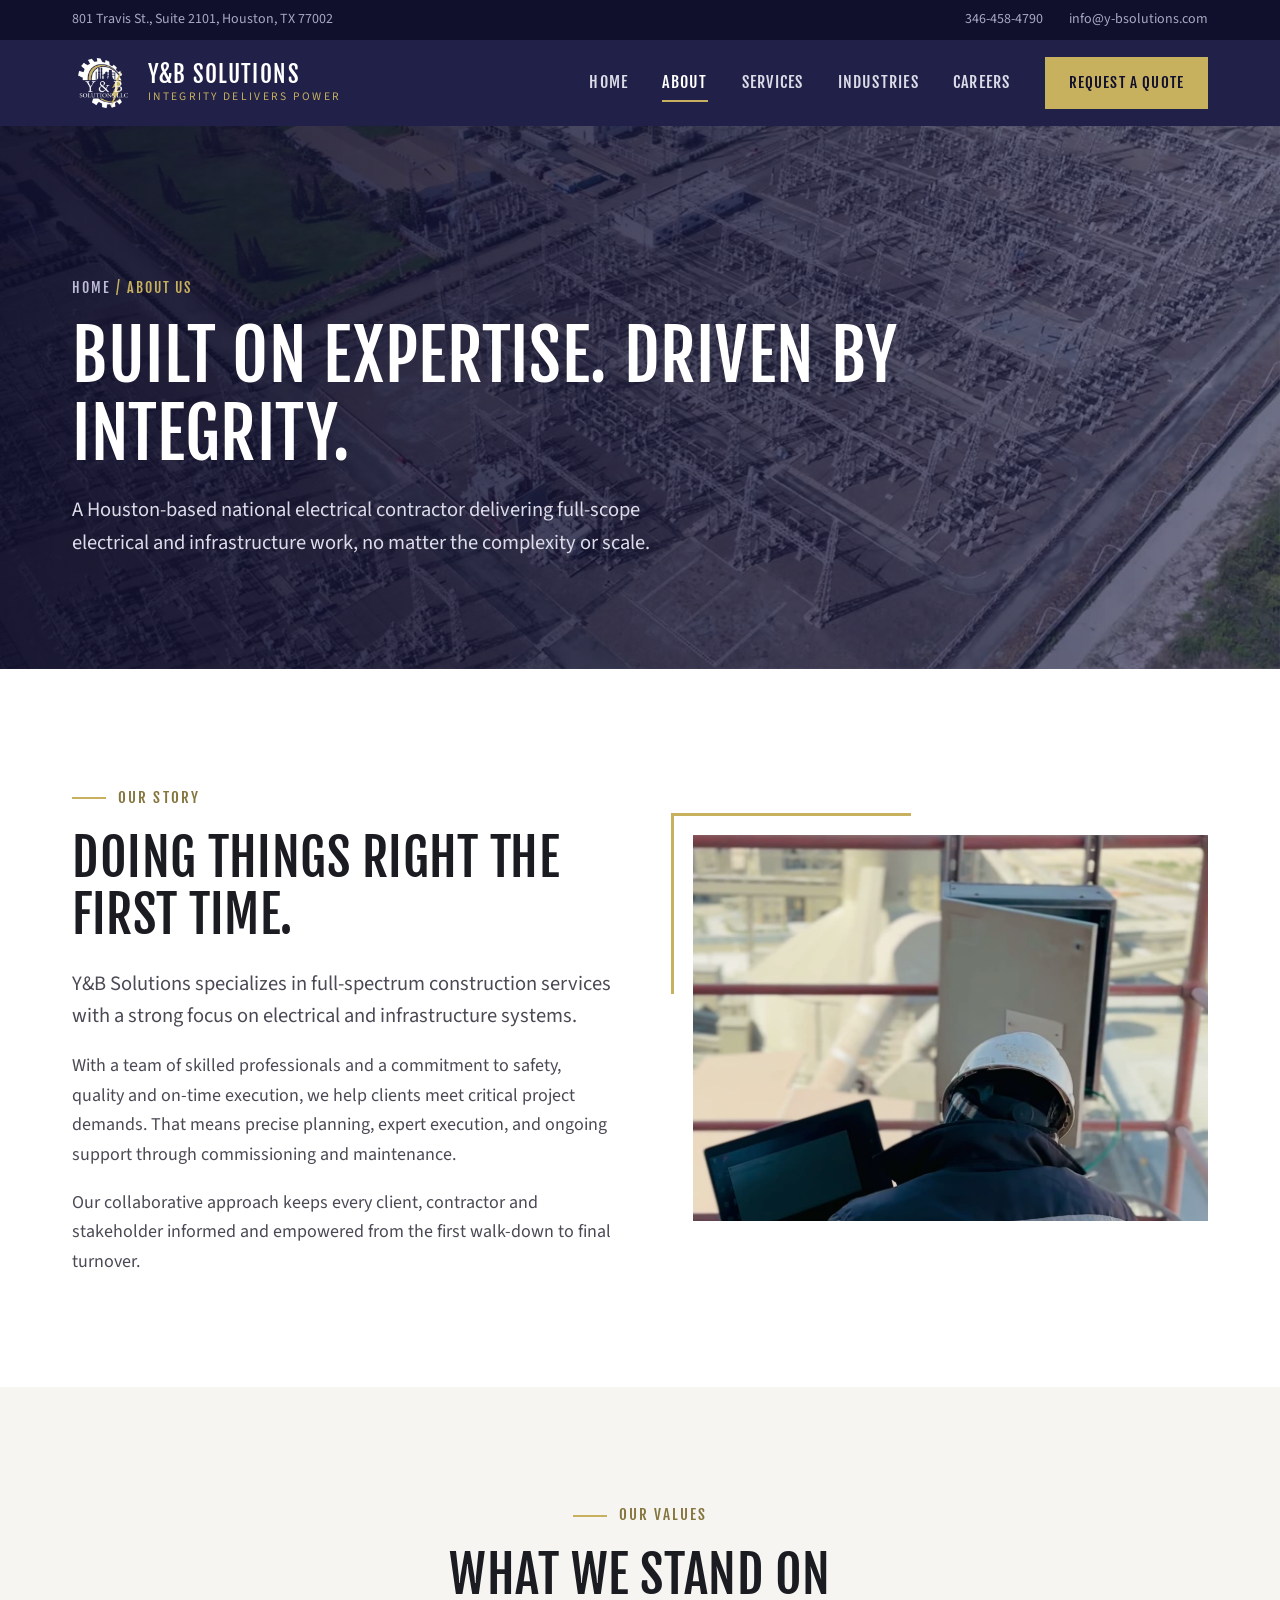
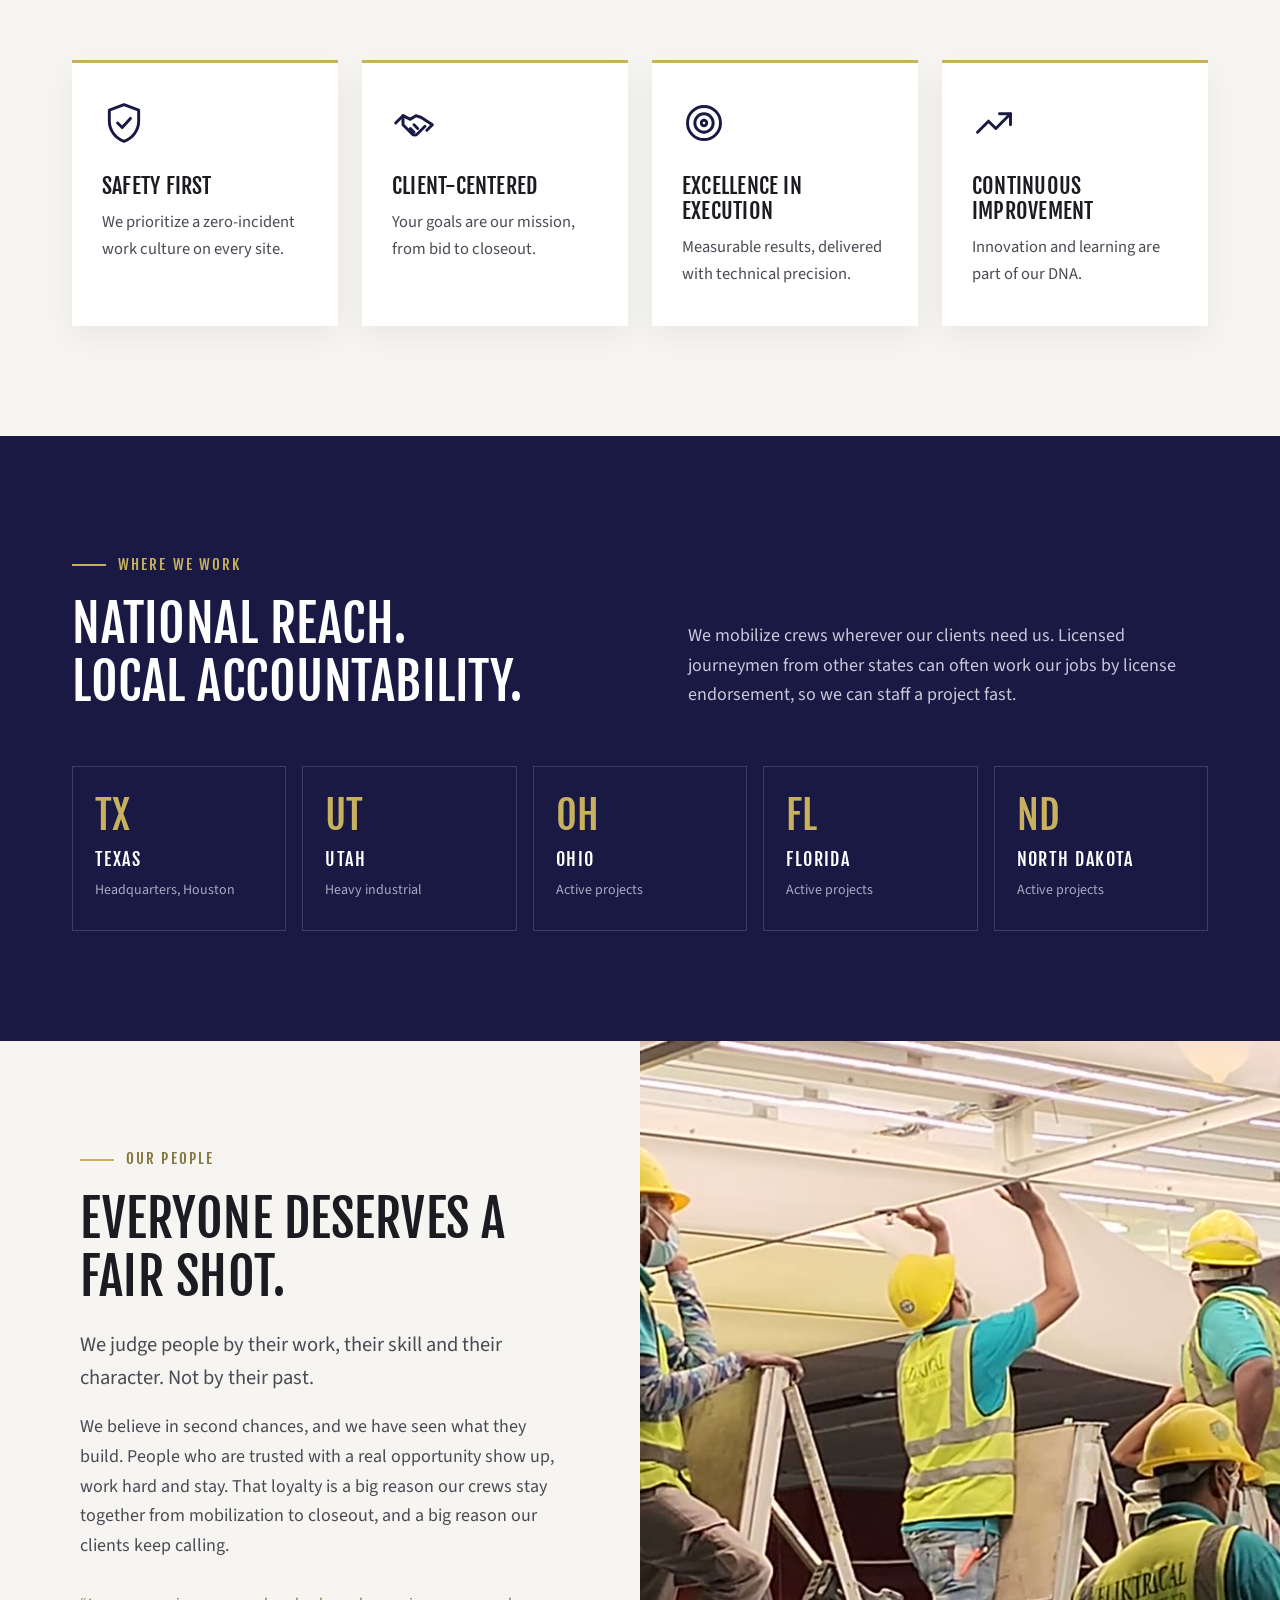
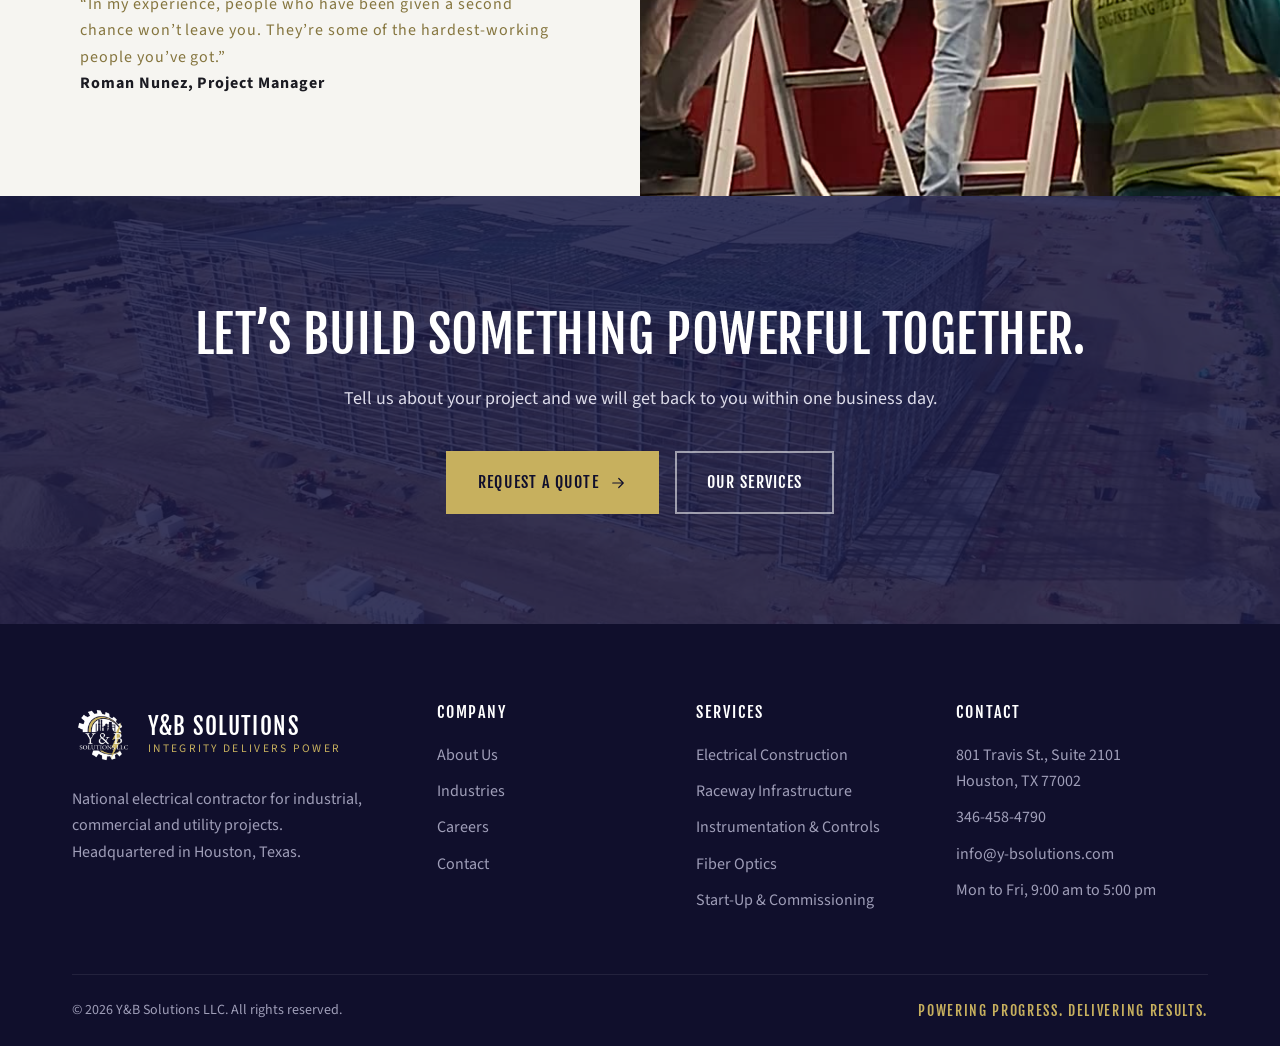
==== commit 4bd09441: "Phone tuning: lighter phone videos, tap-to-call bar, tighter phone layout" ====
--- a/about/index.html
+++ b/about/index.html
@@ -13,7 +13,7 @@
 <link rel="icon" href="../media/logo.png">
 <link rel="preconnect" href="https://fonts.googleapis.com"><link rel="preconnect" href="https://fonts.gstatic.com" crossorigin>
 <link href="https://fonts.googleapis.com/css2?family=Fjalla+One&family=Source+Sans+3:wght@400;600;700&display=swap" rel="stylesheet">
-<link rel="stylesheet" href="../styles.css?v=7e1f4a6a">
+<link rel="stylesheet" href="../styles.css?v=8b2b6988">
 </head>
 <body>
 <div class="topbar"><div class="wrap">
@@ -82,16 +82,17 @@
 </section>
 
 </main>
+<div class="mbar"><a href="tel:+13464584790"><svg class="" viewBox="0 0 24 24" fill="none" stroke="currentColor" stroke-width="1.6" stroke-linecap="round" stroke-linejoin="round" aria-hidden="true"><path d="M5 3h4l2 5-2.5 1.5a11 11 0 0 0 6 6L16 13l5 2v4a2 2 0 0 1-2 2A17 17 0 0 1 3 5a2 2 0 0 1 2-2z"/></svg>Call Now</a><a href="../contact/">Request a Quote</a></div>
 <footer class="site"><div class="wrap">
   <div class="fcols">
     <div><a class="brand" href="../"><img src="../media/logo.png" alt="" width="62" height="62"><span>Y&amp;B SOLUTIONS<small>Integrity Delivers Power</small></span></a>
       <p>National electrical contractor for industrial, commercial and utility projects. Headquartered in Houston, Texas.</p></div>
     <div><h4>Company</h4><ul><li><a href="../about/">About Us</a></li><li><a href="../industries/">Industries</a></li><li><a href="../careers/">Careers</a></li><li><a href="../contact/">Contact</a></li></ul></div>
-    <div><h4>Services</h4><ul><li><a href="../services/#electrical">Electrical Construction</a></li><li><a href="../services/#raceway">Raceway Infrastructure</a></li><li><a href="../services/#controls">Instrumentation &amp; Controls</a></li><li><a href="../services/#fiber">Fiber Optics</a></li><li><a href="../services/#commissioning">Start-Up &amp; Commissioning</a></li></ul></div>
+    <div class="fsvc"><h4>Services</h4><ul><li><a href="../services/#electrical">Electrical Construction</a></li><li><a href="../services/#raceway">Raceway Infrastructure</a></li><li><a href="../services/#controls">Instrumentation &amp; Controls</a></li><li><a href="../services/#fiber">Fiber Optics</a></li><li><a href="../services/#commissioning">Start-Up &amp; Commissioning</a></li></ul></div>
     <div><h4>Contact</h4><ul><li>801 Travis St., Suite 2101<br>Houston, TX 77002</li><li><a href="tel:+13464584790">346-458-4790</a></li><li><a href="mailto:info@y-bsolutions.com">info@y-bsolutions.com</a></li><li>Mon to Fri, 9:00 am to 5:00 pm</li></ul></div>
   </div>
   <div class="fbot"><span>&copy; <span id="yr">2026</span> Y&amp;B Solutions LLC. All rights reserved.</span><span class="tag">Powering Progress. Delivering Results.</span></div>
 </div></footer>
-<script src="../site.js?v=61d1e616"></script>
+<script src="../site.js?v=1cddd2fb"></script>
 </body>
 </html>
--- a/styles.css
+++ b/styles.css
@@ -346,3 +346,55 @@
 }
 .link{white-space:nowrap}
 .shead p .link{display:flex;width:max-content;margin-top:16px}
+
+/* phone tuning */
+.mbar{display:none}
+@media (max-width:640px){
+  .topbar{display:none}
+  .menu{inset:74px 0 auto 0}
+  body{padding-bottom:calc(64px + env(safe-area-inset-bottom))}
+  .mbar{display:grid;grid-template-columns:1fr 1fr;position:fixed;left:0;right:0;bottom:0;z-index:60;background:var(--navy-deep);padding:8px 10px calc(8px + env(safe-area-inset-bottom));gap:8px;box-shadow:0 -8px 24px rgba(0,0,0,.25);transform:translateY(110%);transition:transform .35s var(--ease)}
+  .mbar.show{transform:none}
+  .mbar a{display:flex;align-items:center;justify-content:center;gap:8px;height:48px;font-family:var(--head);text-transform:uppercase;letter-spacing:.08em;font-size:15px;border:2px solid rgba(255,255,255,.5);color:#fff}
+  .mbar a:last-child{background:var(--gold);border-color:var(--gold);color:var(--navy-deep)}
+  .mbar svg{width:18px;height:18px}
+  section{padding:64px 0}
+  .hero{padding:64px 0 0;flex-direction:column;align-items:stretch}
+  .hero h1{font-size:44px}
+  .hero .lead{margin:18px 0 28px;font-size:18px}
+  .hero .ctas{gap:12px}
+  .hero-states{position:relative;margin-top:56px}
+  .hero-states .wrap{flex-wrap:wrap;justify-content:center;height:auto;padding:14px 16px;gap:8px 14px;font-size:13.5px;white-space:normal}
+  .hero-states b{flex-basis:100%;text-align:center}
+  .hero-states i{width:5px;height:5px}
+  .phero h1{font-size:36px}
+  .phero .lead{font-size:17.5px}
+  h2{font-size:32px}
+  .shead{margin-bottom:36px}
+  .split{gap:44px}
+  .values{grid-template-columns:1fr 1fr;gap:12px;margin-top:36px}
+  .value{padding:22px 16px}
+  .value .ic{width:34px;height:34px;margin-bottom:12px}
+  .value h3{font-size:18px}
+  .value p{font-size:15px}
+  .svc .no{font-size:52px}
+  .reqs{gap:12px;margin-top:28px}
+  .req{padding:18px}
+  .cards{gap:18px}
+  .card .tx{padding:22px 22px 26px}
+  .ind{aspect-ratio:4/3}
+  .pillar{padding:32px 24px}
+  .people .tx{padding:56px 16px}
+  .project .tx{padding:40px 22px}
+  .project .im{min-height:240px}
+  .film-sec .lead{margin-bottom:30px}
+  .film{margin:0 -16px;box-shadow:none}
+  .stats .stat b{font-size:36px}
+  .map{height:300px}
+  .fcols{grid-template-columns:1fr 1fr;gap:30px 20px;padding-bottom:40px}
+  .fcols > div:first-child,.fcols > div:last-child{grid-column:1/-1}
+  .fsvc{display:none}
+  footer.site{padding-top:56px}
+  .fbot{flex-direction:column;gap:8px}
+}
+@media (max-width:640px){ .hero-states i{display:none} .hero-states .wrap{gap:6px 20px} }
